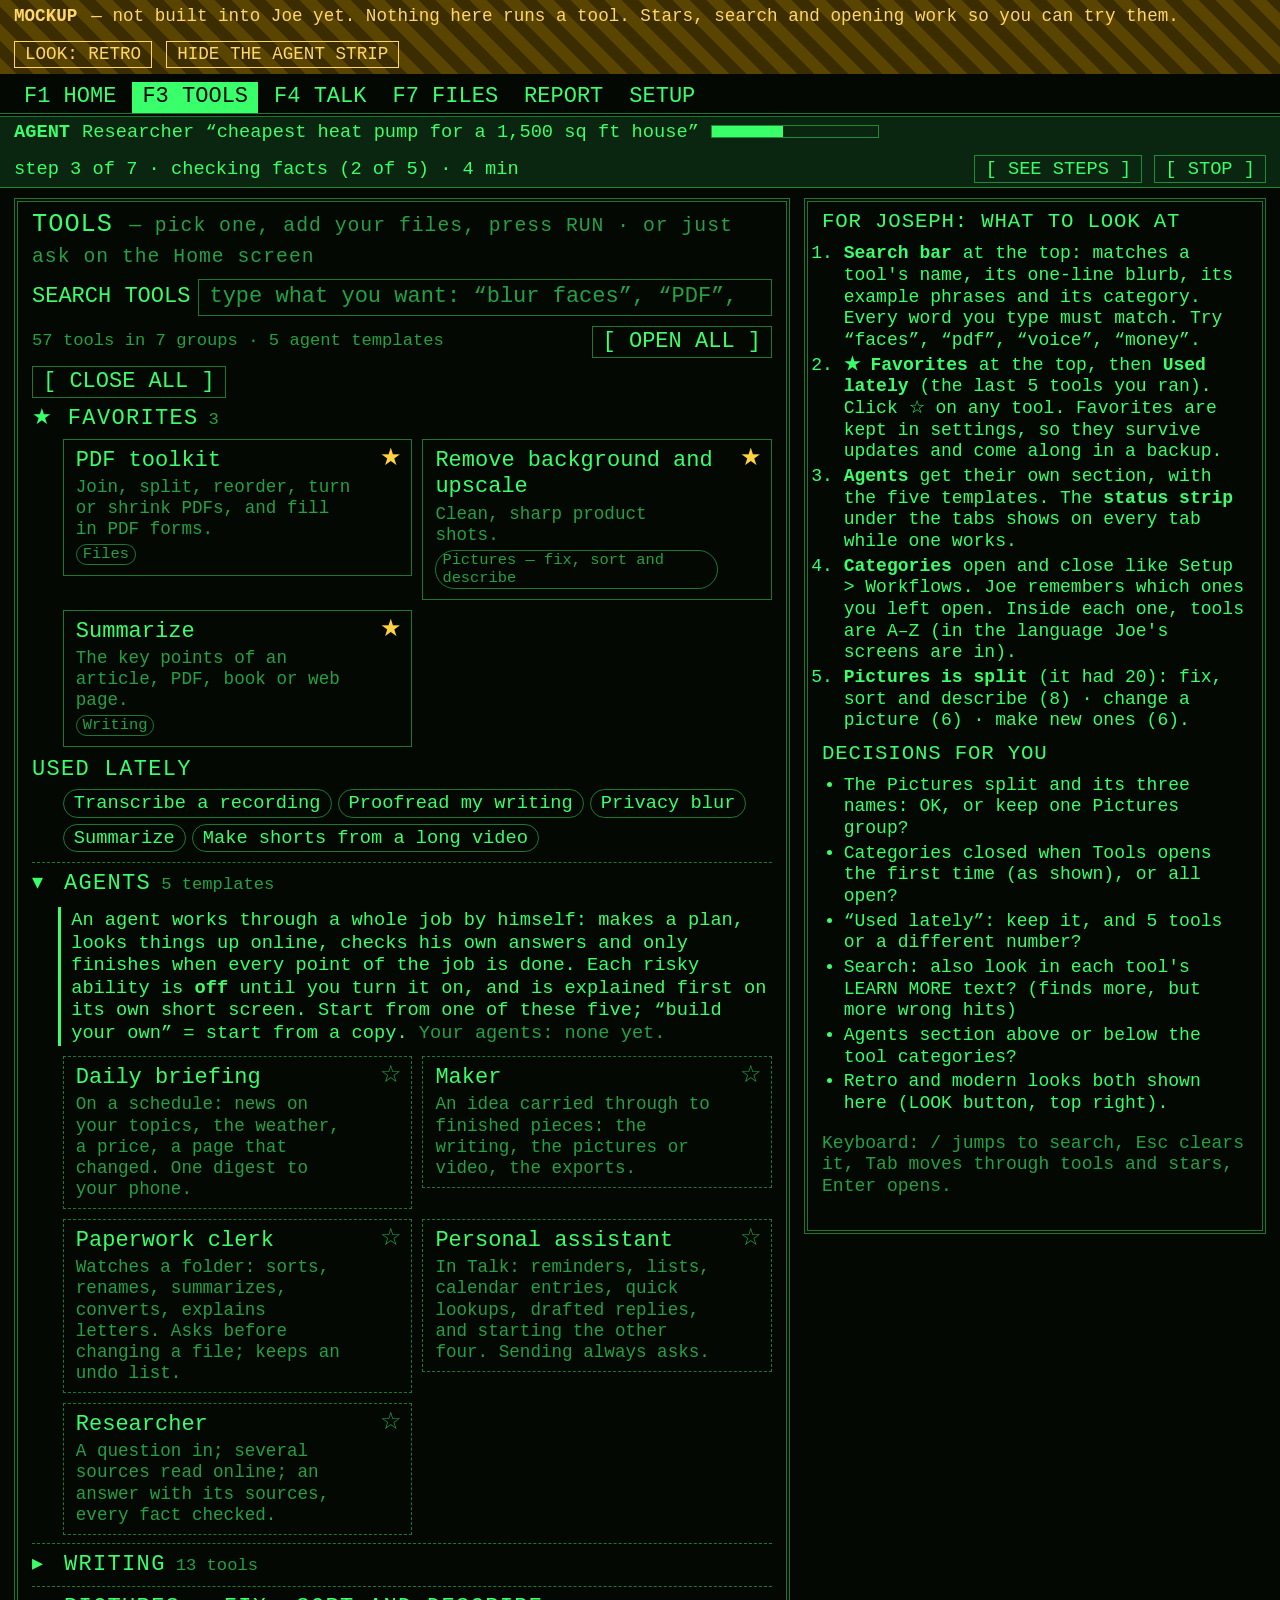
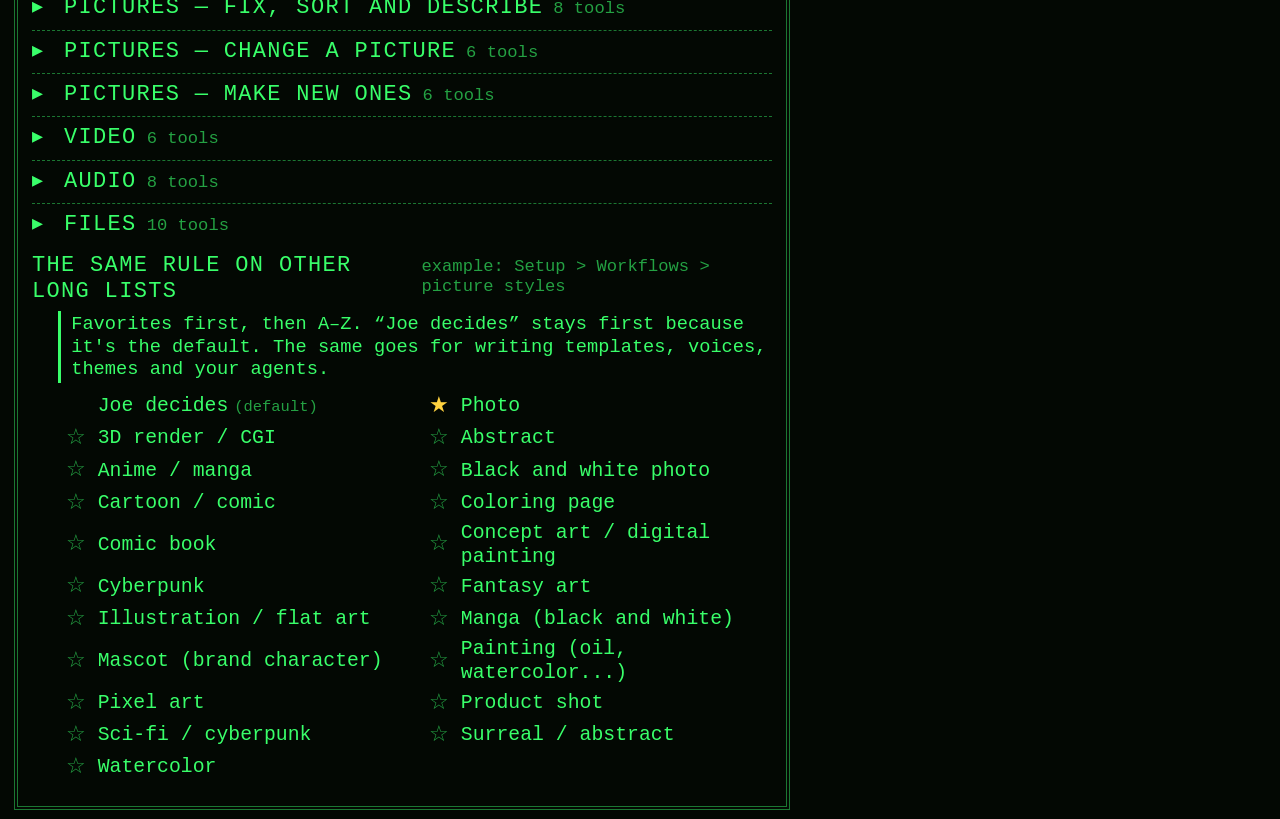
==== docs/mockups/tools-redesign.html @ e19e0eca "2.3.0.dev11: Tools page redesign MOCKUP (docs/mockups/tools-redesign.html), not built into Joe A sta" ====
<!DOCTYPE html>
<html lang="en">
<head>
<meta charset="utf-8">
<meta name="viewport" content="width=device-width, initial-scale=1">
<title>Joe 2.3 — Tools page redesign (MOCKUP)</title>
<style>
:root {
  --ph: #39ff6a; --ph-dim: rgba(57,255,106,.62); --ph-faint: rgba(57,255,106,.12);
  --bg: #030803; --line: rgba(57,255,106,.45); --accent: var(--ph); --on-accent: #030803; --btn: transparent;
  --font: "VT323", "Cascadia Mono", Consolas, "Lucida Console", monospace; --fs: 22px; --radius: 0px;
}
body.modern {
  --ph: #e7eaf0; --ph-dim: #a3adbd; --ph-faint: rgba(255,255,255,.07); --bg: #0f1218; --line: #2a303c;
  --accent: #4f9cff; --on-accent: #fff; --btn: #222836; --font: "Segoe UI", system-ui, -apple-system, Arial, sans-serif;
  --fs: 16px; --radius: 10px;
}
body.modern.day {
  --ph: #1c2230; --ph-dim: #4f5a6b; --ph-faint: rgba(0,0,0,.06); --bg: #eef0f4; --line: #d0d5de;
  --accent: #2563eb; --btn: #ffffff;
}
* { box-sizing: border-box; }
body { margin: 0; background: var(--bg); color: var(--ph); font-family: var(--font); font-size: var(--fs); line-height: 1.2; }
button { font: inherit; color: inherit; background: var(--btn); border: 1px solid var(--line); border-radius: var(--radius); padding: 2px 10px; cursor: pointer; }
button:hover { background: var(--accent); color: var(--on-accent); }
:focus-visible { outline: 3px solid var(--accent); outline-offset: 2px; }
.dim { color: var(--ph-dim); } .small { font-size: .78em; }
.mockbar { background: repeating-linear-gradient(45deg, #5a4500 0 12px, #3b2d00 12px 24px); color: #ffd66b; padding: 6px 14px; font-size: .8em; display: flex; gap: 14px; align-items: center; flex-wrap: wrap; }
.mockbar button { border-color: #ffd66b; color: #ffd66b; }
.mockbar button:hover { background: #ffd66b; color: #2a2000; }
.wrap { display: grid; grid-template-columns: minmax(0, 1fr) 21em; gap: 14px; padding: 10px 14px; }
@media (max-width: 1100px) { .wrap { grid-template-columns: 1fr; } }
.tabs { display: flex; gap: 6px; padding: 8px 14px 0; border-bottom: 4px double var(--line); flex-wrap: wrap; }
.tabs span { padding: 2px 10px; } .tabs .on { background: var(--accent); color: var(--on-accent); border-radius: var(--radius) var(--radius) 0 0; }
/* the agent status strip: shows on every tab while an agent works */
.strip { display: flex; gap: 12px; align-items: center; padding: 4px 14px; border-bottom: 1px solid var(--line); background: var(--ph-faint); font-size: .85em; flex-wrap: wrap; }
.strip[hidden] { display: none; }
.strip .bar { flex: 0 0 9em; height: .7em; border: 1px solid var(--line); position: relative; }
.strip .bar i { position: absolute; inset: 0 auto 0 0; width: 43%; background: var(--accent); }
.panel { border: 4px double var(--line); border-radius: var(--radius); padding: 8px 14px 14px; }
body.modern .panel { border: 1px solid var(--line); background: color-mix(in srgb, var(--btn) 40%, transparent); }
h2 { margin: 0 0 8px; font-size: 1.15em; letter-spacing: .04em; font-weight: normal; }
h3 { margin: 0; font-size: 1em; font-weight: normal; letter-spacing: .06em; }
body.modern h2, body.modern h3 { font-weight: 600; letter-spacing: 0; }
.search { display: flex; gap: 8px; align-items: center; margin: 4px 0 10px; }
.search input { flex: 1; font: inherit; color: var(--ph); background: transparent; border: 1px solid var(--line); border-radius: var(--radius); padding: 4px 10px; }
.search input::placeholder { color: var(--ph-dim); }
.controls { display: flex; gap: 8px; margin-bottom: 8px; flex-wrap: wrap; align-items: center; }
section.sec { margin: 0 0 10px; }
.sechead { display: flex; gap: 10px; align-items: baseline; margin: 6px 0; }
details.cat { border-top: 1px dashed var(--line); padding: 4px 0; }
details.cat > summary { cursor: pointer; list-style: none; padding: 4px 0; display: flex; gap: 10px; align-items: baseline; }
details.cat > summary::-webkit-details-marker { display: none; }
details.cat > summary::before { content: "▸"; width: 1em; }
details.cat[open] > summary::before { content: "▾"; }
details.cat > summary:hover h3 { text-decoration: underline; }
.cards { display: grid; grid-template-columns: repeat(auto-fill, minmax(15em, 1fr)); gap: 10px; margin: 6px 0 4px 1.4em; }
.card { position: relative; border: 1px solid var(--line); border-radius: var(--radius); padding: 8px 2.4em 8px 12px; min-height: 4.6em; background: var(--btn); text-align: left; display: block; width: 100%; }
.card .n { display: block; } .card .b { display: block; font-size: .8em; color: var(--ph-dim); margin-top: 3px; }
.card:hover .b { color: inherit; }
.card .cat-tag { display: inline-block; font-size: .7em; color: var(--ph-dim); border: 1px solid var(--line); border-radius: 999px; padding: 0 6px; margin-top: 4px; }
.cardwrap { position: relative; }
.star { position: absolute; top: 4px; right: 4px; border: none; background: transparent; font-size: 1.1em; padding: 0 6px; line-height: 1.3; color: var(--ph-dim); }
.star[aria-pressed="true"] { color: #ffd23f; }
.star:hover { background: transparent; color: #ffd23f; }
.chips { display: flex; gap: 6px; flex-wrap: wrap; margin-left: 1.4em; }
.chips button { font-size: .85em; border-radius: 999px; }
mark { background: var(--accent); color: var(--on-accent); }
.agentcard { border-style: dashed; }
.note { border-left: 3px solid var(--accent); padding: 2px 0 2px 10px; margin: 6px 0 10px 1.4em; font-size: .85em; }
aside .panel { position: sticky; top: 10px; font-size: .82em; }
aside ol, aside ul { padding-left: 1.2em; margin: 4px 0 10px; } aside li { margin: 3px 0; }
.toast { position: fixed; bottom: 14px; left: 50%; transform: translateX(-50%); background: var(--accent); color: var(--on-accent); padding: 6px 14px; border-radius: var(--radius); font-size: .85em; }
.toast[hidden] { display: none; }
.empty { margin-left: 1.4em; }
.sr { position: absolute; width: 1px; height: 1px; overflow: hidden; clip: rect(0 0 0 0); }
.listdemo { margin: 6px 0 0 1.4em; display: grid; grid-template-columns: repeat(auto-fill, minmax(13em, 1fr)); gap: 4px 14px; font-size: .9em; }
.listdemo div { display: flex; gap: 6px; align-items: center; }
.listdemo .star { position: static; }
</style>
</head>
<body>
<div class="mockbar" role="note"><b>MOCKUP</b> — not built into Joe yet. Nothing here runs a tool. Stars, search and opening work so you can try them.
  <span style="flex:1"></span>
  <button type="button" id="look">LOOK: RETRO</button>
  <button type="button" id="striptoggle">HIDE THE AGENT STRIP</button>
</div>
<nav class="tabs" aria-label="Joe's tabs (picture only)"><span>F1 HOME</span><span class="on">F3 TOOLS</span><span>F4 TALK</span><span>F7 FILES</span><span>REPORT</span><span>SETUP</span></nav>
<div class="strip" id="strip" role="status">
  <b>AGENT</b> <span>Researcher “cheapest heat pump for a 1,500 sq ft house”</span>
  <span class="bar" aria-hidden="true"><i></i></span><span>step 3 of 7 · checking facts (2 of 5) · 4 min</span>
  <span style="flex:1"></span>
  <button type="button" data-say="Opens the live step list: the plan with ticks, each step, what it looked up and the plain log.">[ SEE STEPS ]</button>
  <button type="button" data-say="Asks “Stop the Researcher? What's done so far is kept.” and stops at once on YES.">[ STOP ]</button>
</div>

<div class="wrap">
<main class="panel" aria-labelledby="ttl">
  <h2 id="ttl">TOOLS <span class="dim small">— pick one, add your files, press RUN · or just ask on the Home screen</span></h2>
  <div class="search" role="search">
    <label for="q">SEARCH TOOLS</label>
    <input id="q" type="search" autocomplete="off" placeholder="type what you want: “blur faces”, “PDF”, “subtitles”, “budget”…  (press / to jump here)">
    <button type="button" id="clear" hidden>[ CLEAR ]</button>
  </div>
  <div id="live" class="sr" aria-live="polite"></div>
  <div class="controls"><span id="count" class="dim small"></span><span style="flex:1"></span>
    <button type="button" id="openall">[ OPEN ALL ]</button><button type="button" id="closeall">[ CLOSE ALL ]</button></div>
  <div id="top"></div>
  <div id="cats"></div>
  <section class="sec" aria-labelledby="otherlists">
    <div class="sechead"><h3 id="otherlists">THE SAME RULE ON OTHER LONG LISTS</h3><span class="dim small">example: Setup &gt; Workflows &gt; picture styles</span></div>
    <div class="note">Favorites first, then A–Z. “Joe decides” stays first because it's the default. The same goes for writing templates, voices, themes and your agents.</div>
    <div class="listdemo" id="styles"></div>
  </section>
</main>
<aside>
  <div class="panel">
    <h2>FOR JOSEPH: WHAT TO LOOK AT</h2>
    <ol>
      <li><b>Search bar</b> at the top: matches a tool's name, its one-line blurb, its example phrases and its category. Every word you type must match. Try “faces”, “pdf”, “voice”, “money”.</li>
      <li><b>★ Favorites</b> at the top, then <b>Used lately</b> (the last 5 tools you ran). Click ☆ on any tool. Favorites are kept in settings, so they survive updates and come along in a backup.</li>
      <li><b>Agents</b> get their own section, with the five templates. The <b>status strip</b> under the tabs shows on every tab while one works.</li>
      <li><b>Categories</b> open and close like Setup &gt; Workflows. Joe remembers which ones you left open. Inside each one, tools are A–Z (in the language Joe's screens are in).</li>
      <li><b>Pictures is split</b> (it had 20): fix, sort and describe (8) · change a picture (6) · make new ones (6).</li>
    </ol>
    <h2>DECISIONS FOR YOU</h2>
    <ul>
      <li>The Pictures split and its three names: OK, or keep one Pictures group?</li>
      <li>Categories closed when Tools opens the first time (as shown), or all open?</li>
      <li>“Used lately”: keep it, and 5 tools or a different number?</li>
      <li>Search: also look in each tool's LEARN MORE text? (finds more, but more wrong hits)</li>
      <li>Agents section above or below the tool categories?</li>
      <li>Retro and modern looks both shown here (LOOK button, top right).</li>
    </ul>
    <p class="dim">Keyboard: / jumps to search, Esc clears it, Tab moves through tools and stars, Enter opens.</p>
  </div>
</aside>
</div>
<div class="toast" id="toast" role="status" hidden></div>

<script>
const TOOLS = [{"id": "transcribe", "name": "Transcribe a recording", "group": "Audio", "blurb": "Turn audio or video into text, subtitles and short notes.", "ex": ["Turn my meeting recording into notes", "Make subtitles for this video"], "ready": true}, {"id": "read-aloud", "name": "Read a document aloud", "group": "Audio", "blurb": "Turn writing into an MP3 you can listen to.", "ex": ["Read my short story aloud as an MP3", "Turn this guide into an audiobook"], "ready": true}, {"id": "find-book", "name": "Find a book to read aloud", "group": "Audio", "blurb": "By ISBN, title or a photo of the cover: free public-domain books downloaded and read aloud.", "ex": ["Read me Pride and Prejudice", "Find the book with ISBN 978-0-14-143951-8"], "ready": true}, {"id": "memory-voice", "name": "Hear it in a loved one's voice", "group": "Audio", "blurb": "A letter, story or note read in the voice of someone you miss, made from family recordings.", "ex": ["Read my letter in Grandpa's voice"], "ready": true}, {"id": "proofread", "name": "Proofread my writing", "group": "Writing", "blurb": "Fix spelling and grammar, with a list of every change.", "ex": ["Proofread my cover letter", "Check the grammar in my newsletter"], "ready": true}, {"id": "translate", "name": "Translate", "group": "Writing", "blurb": "Make a copy of finished text in another language.", "ex": ["Translate my menu into Spanish", "Make French and German copies of this flyer"], "ready": true}, {"id": "ask-files", "name": "Ask my files", "group": "Writing", "blurb": "Answers and summaries from a folder of your documents.", "ex": ["What do my contracts say about cancelling?", "Summarize every document in this folder"], "ready": true}, {"id": "summarize", "name": "Summarize", "group": "Writing", "blurb": "The key points of an article, PDF, book or web page.", "ex": ["Summarize this article", "Give me the key points of my lease", "Summarize this book chapter by chapter"], "ready": true}, {"id": "rewrite", "name": "Rewrite or change the tone", "group": "Writing", "blurb": "Friendlier, more formal, shorter, simpler, an email, or a resume for a job.", "ex": ["Make my email sound friendlier", "Turn my notes into an email", "Tailor my resume to this job post"], "ready": true}, {"id": "brainstorm", "name": "Brainstorm", "group": "Writing", "blurb": "Ideas, names, gift ideas, marketing angles, outlines or ways to solve a problem.", "ex": ["Give me 25 names for my bakery", "Gift ideas for my dad who loves fishing", "Outline a blog post about raised garden beds"], "ready": true}, {"id": "study", "name": "Study helper", "group": "Writing", "blurb": "Explains your material at your level, with flashcards and a practice quiz.", "ex": ["Make flashcards from my biology notes", "Explain this chapter like I'm 10", "Quiz me on this manual"], "ready": true}, {"id": "code-review", "name": "Explain or review my code", "group": "Writing", "blurb": "What your code does, likely bugs with fixes, and tests to add. Joe never runs it.", "ex": ["Explain what this script does", "Find bugs in my Python file"], "ready": true}, {"id": "ai-search", "name": "Get found by AI search", "group": "Writing", "blurb": "FAQ, website code and llms.txt so AI assistants can describe your business correctly.", "ex": ["Help my pottery studio show up in ChatGPT answers", "Make an FAQ and schema for my shop"], "ready": true}, {"id": "meal-plan", "name": "Budget meal planner", "group": "Writing", "blurb": "A week of meals and a shopping list that fits your budget, with the total added up.", "ex": ["I have $80 this week to feed a family of 8", "Cheap dinners for 2 for 5 days, no pork"], "ready": true}, {"id": "clean-audio", "name": "Clean up a recording", "group": "Audio", "blurb": "Less background noise and hum, and an even volume, for a recording or a video's sound.", "ex": ["Clean up the background noise in my podcast", "Fix the hum in this video"], "ready": true}, {"id": "tidy-speech", "name": "Cut out ums and long pauses", "group": "Audio", "blurb": "A recording or talking video without the 'um', 'uh' and long silences.", "ex": ["Cut the ums out of my podcast", "Remove the long pauses from this video"], "ready": true}, {"id": "joe-language", "name": "Joe's screens in another language", "group": "Writing", "blurb": "Joe translates his own window into another language with the writing model.", "ex": ["Translate Joe's screens into Spanish"], "ready": true}, {"id": "edit-words", "name": "Edit a video by its words", "group": "Video", "blurb": "Delete words from what was said and Joe cuts them out of the video or recording (like Descript).", "ex": ["Let me edit my video by deleting words", "Cut the sentences I deleted out of my video"], "ready": true}, {"id": "dub-video", "name": "Dub or voice-over a video", "group": "Video", "blurb": "Your video in another language: translated subtitles, and a voice-over for many languages.", "ex": ["Dub my video into Spanish", "Spanish subtitles for this video"], "ready": true}, {"id": "b-roll", "name": "Add B-roll to a talking video", "group": "Video", "blurb": "Cut to your own clips and photos where they match what's being said.", "ex": ["Add my B-roll clips to this video", "Cut to my product photos when I talk about them"], "ready": true}, {"id": "privacy-blur", "name": "Privacy blur", "group": "Pictures", "blurb": "Blur faces, license plates, house numbers and screens before you post a photo.", "ex": ["Blur the faces in these party photos", "Hide the license plate in my car photo"], "ready": true}, {"id": "social-graphic", "name": "Social graphics and flyers", "group": "Pictures", "blurb": "Your exact words on a photo or a plain color, at each social site's size.", "ex": ["Make an Instagram post that says Grand Opening Saturday", "A flyer for our yard sale"], "ready": true}, {"id": "ask-sheet", "name": "Ask my spreadsheet", "group": "Files", "blurb": "Totals, averages, counts and charts from a spreadsheet, worked out by Joe's own math.", "ex": ["Which product sold the most?", "Total spent per month in my expenses sheet"], "ready": true}, {"id": "sort-files", "name": "Sort and rename my files", "group": "Files", "blurb": "Documents sorted into folders with clear names like '2026-03-02 Electric bill.pdf'.", "ex": ["Sort my scanned bills into folders", "Give my downloads clear names"], "ready": true}, {"id": "calendar-file", "name": "Dates and to-dos to my calendar", "group": "Files", "blurb": "A calendar file (.ics) with the dates and to-dos from notes, emails or a transcript.", "ex": ["Put the dates from my meeting notes in my calendar", "Make a calendar file from this school letter"], "ready": true}, {"id": "tidy-sheet", "name": "Tidy a spreadsheet", "group": "Files", "blurb": "Fix duplicates, spelling and categories in a CSV.", "ex": ["Remove the duplicates from my customer list", "Sort my product sheet into categories"], "ready": true}, {"id": "photo-batch", "name": "Resize and convert photos", "group": "Files", "blurb": "Shrink, convert, rename or watermark a folder of photos.", "ex": ["Shrink my product photos for the website", "Convert these photos to JPG"], "ready": true}, {"id": "read-scans", "name": "Read scans and receipts", "group": "Files", "blurb": "Pull the text out of scans, receipts and forms.", "ex": ["Type up the text from these scanned pages", "Put my receipts in a spreadsheet"], "ready": true}, {"id": "photo-listing", "name": "Listings from photos", "group": "Pictures", "blurb": "Titles, descriptions, tags and alt text from product photos.", "ex": ["Write listings for my product photos", "Alt text for these pictures"], "ready": true}, {"id": "sort-photos", "name": "Sort my photos", "group": "Pictures", "blurb": "Tag and sort a folder of pictures by what's in them.", "ex": ["Sort my vacation photos", "Tag these pictures by what's in them"], "ready": true}, {"id": "remove-bg", "name": "Remove background and upscale", "group": "Pictures", "blurb": "Clean, sharp product shots.", "ex": ["Remove the background from my product photos", "White background for my shop pictures"], "ready": true}, {"id": "edit-picture", "name": "Edit a picture by asking", "group": "Pictures", "blurb": "\"Swap the background\", \"remove the cup\".", "ex": ["Swap the background of this photo for a beach", "Remove the cup from these pictures"], "ready": true}, {"id": "restore-photo", "name": "Restore old photos", "group": "Pictures", "blurb": "Undo fading and color casts, true to the photo.", "ex": ["Restore my grandparents' old photos", "Fix and colorize this old picture"], "ready": true}, {"id": "fix-spot", "name": "Fix one spot", "group": "Pictures", "blurb": "Mark a spot; only that spot changes.", "ex": ["Remove the date stamp from this photo", "Take the cup off the table in this picture"], "ready": true}, {"id": "merge-pictures", "name": "Put pictures together", "group": "Pictures", "blurb": "Two or three pictures into one.", "ex": ["Put my dog from this photo into the beach picture", "Place my mug on this kitchen counter"], "ready": true}, {"id": "relight", "name": "Change the lighting", "group": "Pictures", "blurb": "Golden hour, studio light, night...", "ex": ["Make this photo look like golden hour", "Give my product photo studio lighting"], "ready": true}, {"id": "restyle", "name": "Redraw in a new style", "group": "Pictures", "blurb": "Your picture as watercolor, anime, a sketch...", "ex": ["Turn this photo of my house into a watercolor", "Make my dog photo look like anime"], "ready": true}, {"id": "redraw", "name": "Change a picture a little or a lot", "group": "Pictures", "blurb": "Same picture, new take: you pick how much changes.", "ex": ["Make this sketch look finished", "Turn my rough drawing into a clean picture"], "ready": true}, {"id": "make-bigger", "name": "Make a picture wider or taller", "group": "Pictures", "blurb": "AI fills in more of the scene around it.", "ex": ["Make this photo wide enough for a banner", "Make my picture tall for a phone wallpaper"], "ready": true}, {"id": "character-scenes", "name": "Same character, new scenes", "group": "Pictures", "blurb": "One character, many pictures that match.", "ex": ["Put my mascot in 5 different scenes", "Show my dragon drawing at the beach and in space"], "ready": true}, {"id": "character-spin", "name": "Character turnaround", "group": "Pictures", "blurb": "Front, side and back views, plus a sheet.", "ex": ["Make a turnaround sheet of my mascot", "Show my character from every side"], "ready": true}, {"id": "sketch-to-picture", "name": "Sketch to picture", "group": "Pictures", "blurb": "Your drawing, finished by the AI.", "ex": ["Turn my sketch of a castle into a real painting", "Finish my kid's drawing as a cartoon"], "ready": true}, {"id": "illusion-art", "name": "Hidden-picture illusion", "group": "Pictures", "blurb": "A scene with a shape or word hidden in it.", "ex": ["Hide the word JOE in a forest picture", "Make a spiral illusion of a medieval village"], "ready": true}, {"id": "make-3d", "name": "Picture to 3D model", "group": "Pictures", "blurb": "One picture in, a 3D model (.glb) out.", "ex": ["Make a 3D model from my mascot drawing", "Turn this photo of my mug into a 3D model"], "ready": true}, {"id": "animate-photo", "name": "Animate a photo", "group": "Video", "blurb": "Turn one of your photos into a short clip.", "ex": ["Make this photo move", "Animate my product photo with a slow turn"], "ready": true}, {"id": "restyle-video", "name": "Restyle a video", "group": "Video", "blurb": "Same motion, new look: anime, watercolor...", "ex": ["Make my dance video look like anime", "Turn this clip into a watercolor painting"], "ready": true}, {"id": "make-shorts", "name": "Make shorts from a long video", "group": "Video", "blurb": "The best moments as vertical clips with big captions.", "ex": ["Cut my podcast into 5 shorts for TikTok", "Make YouTube Shorts from my class recording"], "ready": true}, {"id": "music", "name": "Music and sound effects", "group": "Audio", "blurb": "Background music and short jingles.", "ex": ["Make 3 calm background tracks for my videos", "A door creak and a doorbell sound effect"], "ready": true}, {"id": "pdf-tools", "name": "PDF toolkit", "group": "Files", "blurb": "Join, split, reorder, turn or shrink PDFs, and fill in PDF forms.", "ex": ["Join these three PDFs into one", "Take pages 2 and 5 out into their own PDF", "Make this PDF small enough to email"], "ready": true}, {"id": "explain-letter", "name": "Explain this letter", "group": "Writing", "blurb": "A bill, lease, insurance or benefits letter in plain words: what to do, by when, and a reply.", "ex": ["Explain this letter from my insurance", "What does this bill want me to do and by when?", "Help me understand my lease renewal and write a reply asking for more time"], "ready": true}, {"id": "hide-details", "name": "Hide personal details", "group": "Files", "blurb": "Names, addresses, phone numbers and account numbers hidden in a copy before you share it.", "ex": ["Black out the names and account numbers in this statement before I send it", "Remove personal details from my medical letter", "Hide everyone's phone numbers in this list"], "ready": true}, {"id": "meeting-minutes", "name": "Meeting minutes", "group": "Audio", "blurb": "A meeting recording (or its transcript) into minutes: decisions, to-dos, who and by when.", "ex": ["Make minutes from this meeting recording", "Who agreed to do what in yesterday's call?", "Turn this Zoom transcript into minutes with to-dos"], "ready": true}, {"id": "bank-budget", "name": "Bank statement to budget", "group": "Files", "blurb": "Your bank's CSV sorted into a budget: where the money went, subscriptions and price rises.", "ex": ["Turn my bank statement into a budget", "Which subscriptions am I paying for?", "Where did my money go last month?"], "ready": true}, {"id": "resume-tailor", "name": "Resume tailor", "group": "Writing", "blurb": "Your resume and a job posting in; a matched resume, cover letter and gap list out. Nothing invented.", "ex": ["Tailor my resume to this job posting", "Write a cover letter for this job from my CV"], "ready": true}, {"id": "mail-merge", "name": "Mail merge", "group": "Files", "blurb": "One letter and a spreadsheet of names in: a personal letter for every row out.", "ex": ["Make a letter for everyone on this list", "Merge my thank-you note with the customer spreadsheet"], "ready": true}, {"id": "alt-text", "name": "Picture descriptions (alt text)", "group": "Pictures", "blurb": "A short description of each picture, for screen readers, websites and shop listings.", "ex": ["Write alt text for my website photos", "Describe these pictures for a blind reader"], "ready": true}, {"id": "duplicate-photos", "name": "Duplicate photo finder", "group": "Pictures", "blurb": "Finds copies and near-copies of photos and suggests the best one to keep. Nothing is deleted.", "ex": ["Find the duplicate photos in my phone dump", "Which of these burst shots should I keep?"], "ready": true}];
const STYLES = [{"id": "general", "name": "Joe decides"}, {"id": "photo", "name": "Photo"}, {"id": "bw", "name": "Black and white photo"}, {"id": "anime", "name": "Anime / manga"}, {"id": "painting", "name": "Painting (oil, watercolor...)"}, {"id": "concept", "name": "Concept art / digital painting"}, {"id": "render3d", "name": "3D render / CGI"}, {"id": "scifi", "name": "Sci-fi / cyberpunk"}, {"id": "cartoon", "name": "Cartoon / comic"}, {"id": "pixel", "name": "Pixel art"}, {"id": "surreal", "name": "Surreal / abstract"}, {"id": "manga", "name": "Manga (black and white)"}, {"id": "watercolor", "name": "Watercolor"}, {"id": "fantasy", "name": "Fantasy art"}, {"id": "cyberpunk", "name": "Cyberpunk"}, {"id": "comic", "name": "Comic book"}, {"id": "abstract", "name": "Abstract"}, {"id": "illustration", "name": "Illustration / flat art"}, {"id": "character", "name": "Mascot (brand character)"}, {"id": "product", "name": "Product shot"}, {"id": "coloring", "name": "Coloring page"}];
// Pictures split in three (the proposal); every other tool keeps its group.
const PIC = {
  "Pictures — fix, sort and describe": ["restore-photo", "fix-spot", "remove-bg", "privacy-blur", "duplicate-photos", "sort-photos", "alt-text", "photo-listing"],
  "Pictures — change a picture": ["edit-picture", "relight", "restyle", "redraw", "make-bigger", "merge-pictures"],
  "Pictures — make new ones": ["character-scenes", "character-spin", "sketch-to-picture", "illusion-art", "make-3d", "social-graphic"],
};
const CATS = ["Writing", ...Object.keys(PIC), "Video", "Audio", "Files"];
const catOf = (t) => { if (t.group !== "Pictures") return t.group; for (const [k, ids] of Object.entries(PIC)) if (ids.includes(t.id)) return k; return "Pictures — make new ones"; };
TOOLS.forEach((t) => (t.cat = catOf(t)));
const AGENTS = [
  { id: "a-researcher", name: "Researcher", blurb: "A question in; several sources read online; an answer with its sources, every fact checked.", ex: ["compare heat pumps", "find out", "look up"] },
  { id: "a-clerk", name: "Paperwork clerk", blurb: "Watches a folder: sorts, renames, summarizes, converts, explains letters. Asks before changing a file; keeps an undo list.", ex: ["sort my scans", "watch a folder"] },
  { id: "a-briefing", name: "Daily briefing", blurb: "On a schedule: news on your topics, the weather, a price, a page that changed. One digest to your phone.", ex: ["every morning", "news", "weather", "price"] },
  { id: "a-maker", name: "Maker", blurb: "An idea carried through to finished pieces: the writing, the pictures or video, the exports.", ex: ["make a", "from idea to"] },
  { id: "a-assistant", name: "Personal assistant", blurb: "In Talk: reminders, lists, calendar entries, quick lookups, drafted replies, and starting the other four. Sending always asks.", ex: ["remind me", "calendar", "jarvis"] },
];
AGENTS.forEach((a) => (a.cat = "Agents"));
const ALL = [...TOOLS, ...AGENTS];
const byId = Object.fromEntries(ALL.map((t) => [t.id, t]));

let favs = new Set(["summarize", "remove-bg", "pdf-tools"]);
let lately = ["transcribe", "proofread", "privacy-blur", "summarize", "make-shorts"];
let openCats = new Set(["Agents"]);
const sfavs = new Set(["photo"]);

const $ = (s) => document.querySelector(s);
const esc = (s) => String(s).replace(/[&<>"']/g, (c) => ({ "&": "&amp;", "<": "&lt;", ">": "&gt;", '"': "&quot;", "'": "&#39;" }[c]));
const az = (a, b) => a.name.localeCompare(b.name, document.documentElement.lang || "en", { sensitivity: "base" });
const words = (q) => q.toLowerCase().split(/\s+/).filter((w) => w.length > 1 && !["a", "an", "the", "my", "to", "of", "and", "for", "in", "on", "me", "i"].includes(w));
const hay = (t) => [t.name, t.blurb, (t.ex || []).join(" "), t.cat].join(" ").toLowerCase();
const matches = (t, ws) => ws.every((w) => hay(t).includes(w));
function hl(text, ws) {
  let out = esc(text);
  for (const w of ws) out = out.replace(new RegExp("(" + w.replace(/[.*+?^${}()|[\]\\]/g, "\\$&") + ")", "ig"), "<mark>$1</mark>");
  return out;
}
function card(t, ws, tag) {
  const isAgent = t.cat === "Agents";
  const on = favs.has(t.id);
  return `<div class="cardwrap"><button type="button" class="card${isAgent ? " agentcard" : ""}" data-open="${t.id}">
    <span class="n">${hl(t.name, ws)}</span><span class="b">${hl(t.blurb, ws)}</span>${tag ? `<span class="cat-tag">${esc(t.cat)}</span>` : ""}</button>
    <button type="button" class="star" data-star="${t.id}" aria-pressed="${on}" title="${on ? "Remove from favorites" : "Add to favorites"}" aria-label="${on ? "Remove " : "Add "}${esc(t.name)} ${on ? "from" : "to"} favorites">${on ? "★" : "☆"}</button></div>`;
}
function catBlock(name, items, ws, extra) {
  const open = ws.length ? true : openCats.has(name);
  return `<details class="cat" data-cat="${esc(name)}"${open ? " open" : ""}><summary><h3>${esc(name.toUpperCase())}</h3><span class="dim small">${items.length} ${name === "Agents" ? "templates" : "tools"}</span></summary>
    ${extra || ""}<div class="cards">${items.sort(az).map((t) => card(t, ws)).join("")}</div></details>`;
}
function render() {
  const q = $("#q").value.trim(); const ws = words(q);
  $("#clear").hidden = !q;
  let top = "";
  if (!ws.length) {
    const f = ALL.filter((t) => favs.has(t.id)).sort(az);
    top += `<section class="sec" aria-labelledby="h-fav"><div class="sechead"><h3 id="h-fav">★ FAVORITES</h3><span class="dim small">${f.length}</span></div>
      ${f.length ? `<div class="cards">${f.map((t) => card(t, [], true)).join("")}</div>` : `<p class="dim small empty">Press ☆ on any tool to keep it up here.</p>`}</section>`;
    top += `<section class="sec" aria-labelledby="h-late"><div class="sechead"><h3 id="h-late">USED LATELY</h3></div>
      <div class="chips">${lately.map((id) => `<button type="button" data-open="${id}">${esc(byId[id].name)}</button>`).join("")}</div></section>`;
  }
  $("#top").innerHTML = top;
  const shown = ws.length ? ALL.filter((t) => matches(t, ws)) : ALL;
  const agentsNote = `<div class="note">An agent works through a whole job by himself: makes a plan, looks things up online, checks his own answers and only finishes when every point of the job is done. Each risky ability is <b>off</b> until you turn it on, and is explained first on its own short screen. Start from one of these five; “build your own” = start from a copy. <span class="dim">Your agents: none yet.</span></div>`;
  let h = "";
  const ag = shown.filter((t) => t.cat === "Agents");
  if (ag.length) h += catBlock("Agents", ag, ws, ws.length ? "" : agentsNote);
  for (const c of CATS) { const its = shown.filter((t) => t.cat === c); if (its.length) h += catBlock(c, its, ws); }
  if (ws.length && !shown.length) h = `<p class="empty">No tool matches “${esc(q)}”. <span class="dim">Try fewer words, or just ask on the Home screen: Joe works out which tools to use.</span></p>`;
  $("#cats").innerHTML = h;
  const n = shown.length;
  $("#count").textContent = ws.length ? `${n} match${n === 1 ? "" : "es"} for “${q}”` : `${TOOLS.length} tools in ${CATS.length} groups · 5 agent templates`;
  $("#live").textContent = ws.length ? $("#count").textContent : "";
  // styles demo
  const st = STYLES.slice(1).sort(az);
  const ordered = [STYLES[0], ...st.filter((s) => sfavs.has(s.id)), ...st.filter((s) => !sfavs.has(s.id))];
  $("#styles").innerHTML = ordered.map((s) => `<div><button type="button" class="star" data-sstar="${s.id}" aria-pressed="${sfavs.has(s.id)}" aria-label="${sfavs.has(s.id) ? "Remove " : "Add "}${esc(s.name)} ${sfavs.has(s.id) ? "from" : "to"} favorites" ${s.id === "general" ? "disabled style='visibility:hidden'" : ""}>${sfavs.has(s.id) ? "★" : "☆"}</button>${esc(s.name)}${s.id === "general" ? ' <span class="dim small">(default)</span>' : ""}</div>`).join("");
}
function toast(msg) { const t = $("#toast"); t.textContent = msg; t.hidden = false; clearTimeout(toast.t); toast.t = setTimeout(() => (t.hidden = true), 3200); }
document.addEventListener("click", (e) => {
  const s = e.target.closest("[data-star]");
  if (s) { const id = s.dataset.star; favs.has(id) ? favs.delete(id) : favs.add(id); render(); toast(favs.has(id) ? `★ ${byId[id].name} is a favorite` : `${byId[id].name} is no longer a favorite`); const again = document.querySelector(`[data-star="${id}"]`); if (again) again.focus(); return; }
  const ss = e.target.closest("[data-sstar]");
  if (ss) { const id = ss.dataset.sstar; sfavs.has(id) ? sfavs.delete(id) : sfavs.add(id); render(); document.querySelector(`[data-sstar="${id}"]`)?.focus(); return; }
  const o = e.target.closest("[data-open]");
  if (o) { const t = byId[o.dataset.open]; toast(t.cat === "Agents" ? `Here the ${t.name} setup opens: the job first, then one short screen per risky ability.` : `Here “${t.name}” opens, the same form as today.`); return; }
  const say = e.target.closest("[data-say]"); if (say) { toast(say.dataset.say); return; }
});
document.addEventListener("toggle", (e) => {
  const d = e.target; if (!d.matches || !d.matches("details.cat") || $("#q").value.trim()) return;
  d.open ? openCats.add(d.dataset.cat) : openCats.delete(d.dataset.cat);
}, true);
$("#q").addEventListener("input", render);
$("#q").addEventListener("keydown", (e) => { if (e.key === "Escape") { $("#q").value = ""; render(); } });
$("#clear").onclick = () => { $("#q").value = ""; render(); $("#q").focus(); };
document.addEventListener("keydown", (e) => { if (e.key === "/" && document.activeElement !== $("#q")) { e.preventDefault(); $("#q").focus(); } });
$("#openall").onclick = () => { ["Agents", ...CATS].forEach((c) => openCats.add(c)); render(); };
$("#closeall").onclick = () => { openCats.clear(); render(); };
$("#look").onclick = () => { const b = document.body; if (!b.classList.contains("modern")) { b.classList.add("modern"); $("#look").textContent = "LOOK: MODERN NIGHT"; } else if (!b.classList.contains("day")) { b.classList.add("day"); $("#look").textContent = "LOOK: MODERN DAY"; } else { b.classList.remove("modern", "day"); $("#look").textContent = "LOOK: RETRO"; } };
$("#striptoggle").onclick = () => { const s = $("#strip"); s.hidden = !s.hidden; $("#striptoggle").textContent = s.hidden ? "SHOW THE AGENT STRIP" : "HIDE THE AGENT STRIP"; };
render();
</script>
</body>
</html>
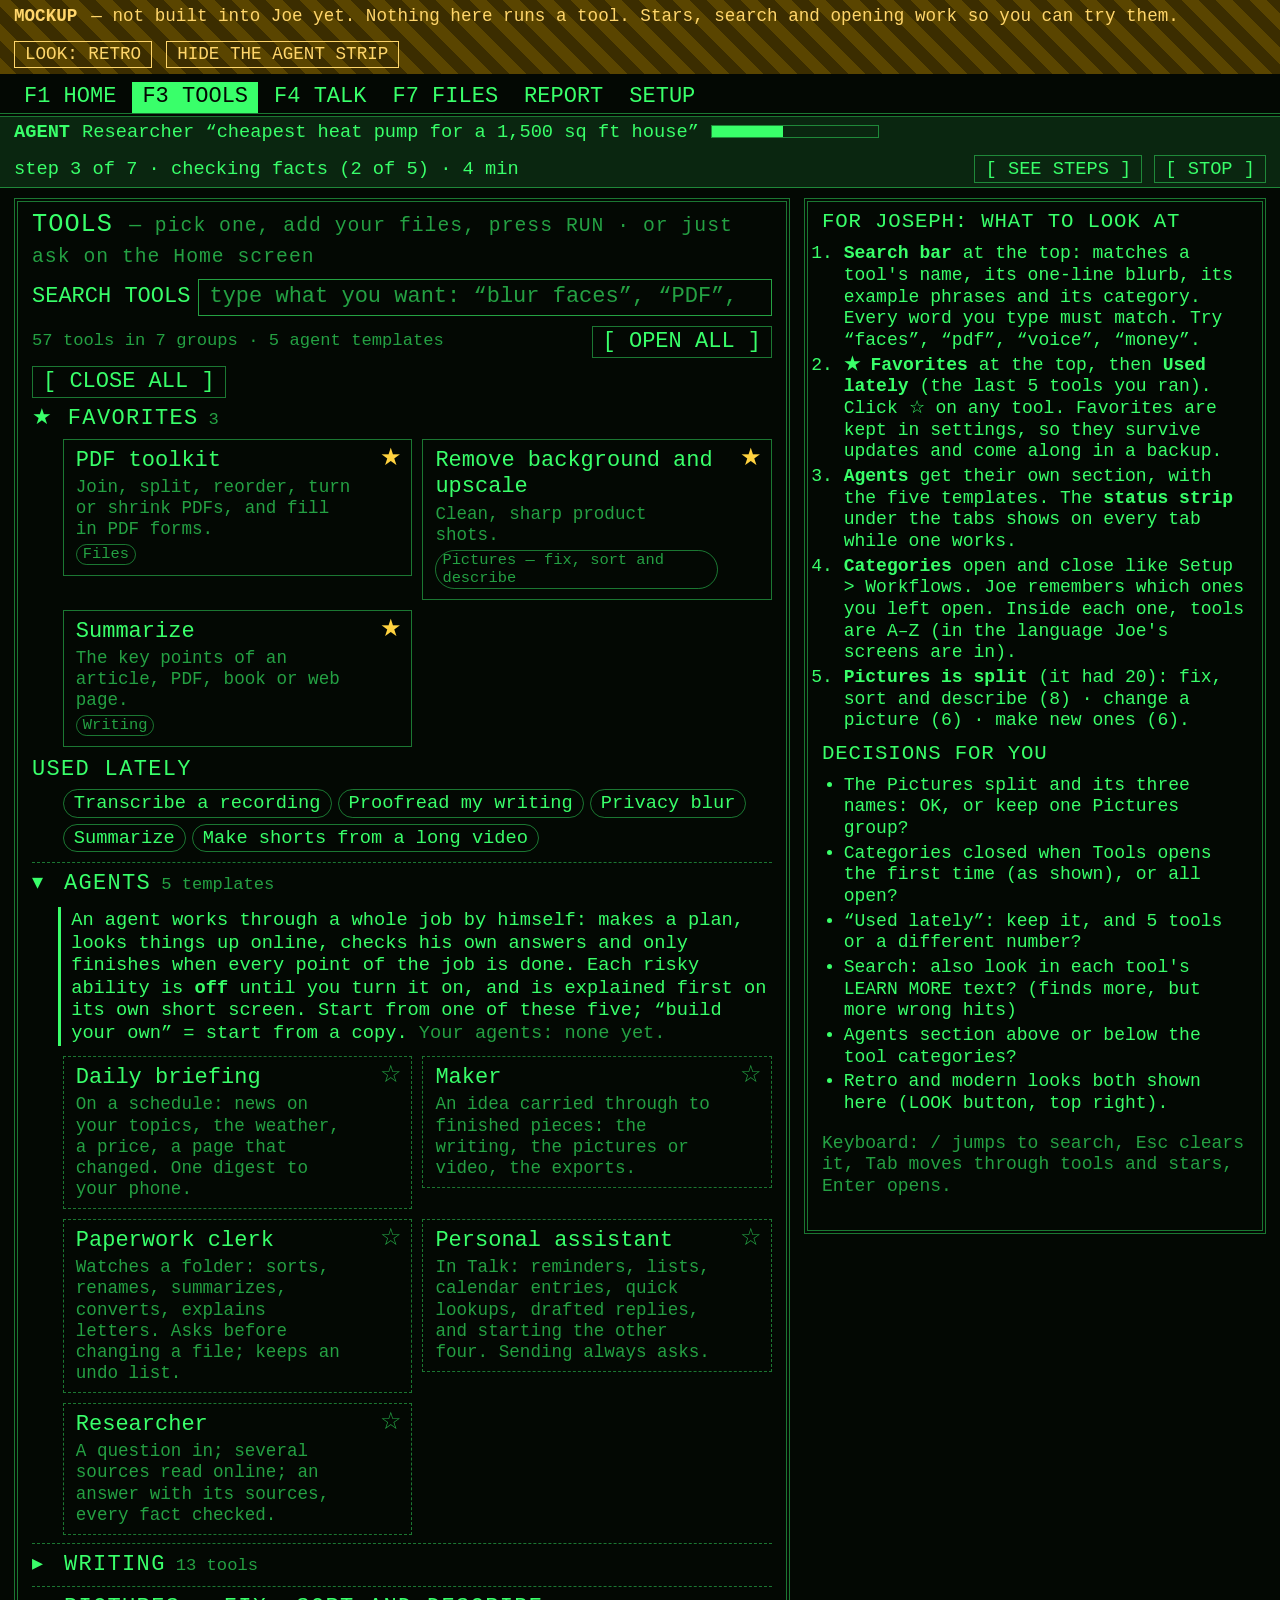
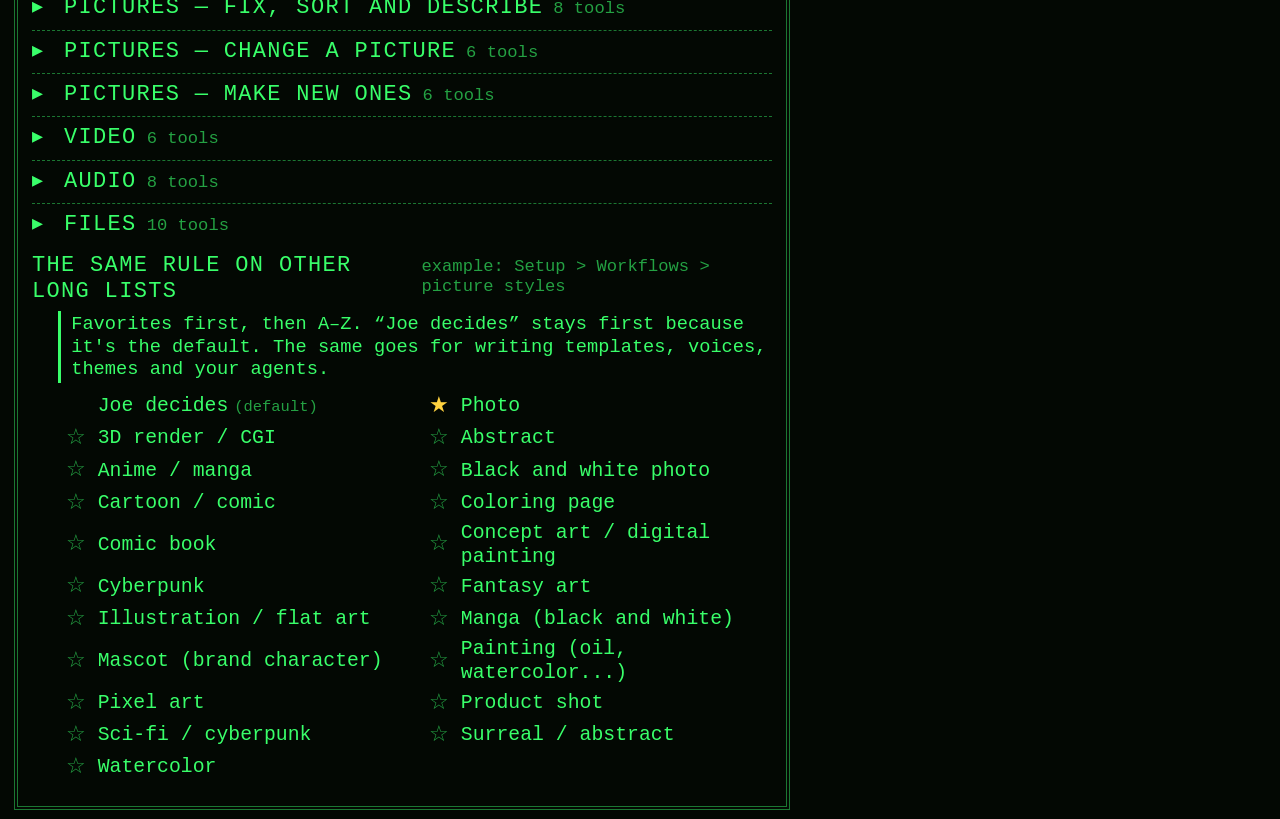
==== commit 16793e40: "2.3.0.dev15: review of the Agents build: fail-safes (failure limit, pause + phone ping), page addres" ====
--- a/docs/mockups/tools-redesign.html
+++ b/docs/mockups/tools-redesign.html
@@ -12,12 +12,12 @@
 }
 body.modern {
   --ph: #e7eaf0; --ph-dim: #a3adbd; --ph-faint: rgba(255,255,255,.07); --bg: #0f1218; --line: #2a303c;
-  --accent: #4f9cff; --on-accent: #fff; --btn: #222836; --font: "Segoe UI", system-ui, -apple-system, Arial, sans-serif;
+  --accent: #4f9cff; --on-accent: #06101f; --btn: #222836; --font: "Segoe UI", system-ui, -apple-system, Arial, sans-serif;
   --fs: 16px; --radius: 10px;
 }
 body.modern.day {
   --ph: #1c2230; --ph-dim: #4f5a6b; --ph-faint: rgba(0,0,0,.06); --bg: #eef0f4; --line: #d0d5de;
-  --accent: #2563eb; --btn: #ffffff;
+  --accent: #2563eb; --on-accent: #fff; --btn: #ffffff; --star: #8a6100;
 }
 * { box-sizing: border-box; }
 body { margin: 0; background: var(--bg); color: var(--ph); font-family: var(--font); font-size: var(--fs); line-height: 1.2; }
@@ -43,7 +43,7 @@
 h3 { margin: 0; font-size: 1em; font-weight: normal; letter-spacing: .06em; }
 body.modern h2, body.modern h3 { font-weight: 600; letter-spacing: 0; }
 .search { display: flex; gap: 8px; align-items: center; margin: 4px 0 10px; }
-.search input { flex: 1; font: inherit; color: var(--ph); background: transparent; border: 1px solid var(--line); border-radius: var(--radius); padding: 4px 10px; }
+.search input { flex: 1; font: inherit; color: var(--ph); background: transparent; border: 1px solid var(--ph-dim); border-radius: var(--radius); padding: 4px 10px; }
 .search input::placeholder { color: var(--ph-dim); }
 .controls { display: flex; gap: 8px; margin-bottom: 8px; flex-wrap: wrap; align-items: center; }
 section.sec { margin: 0 0 10px; }
@@ -61,8 +61,8 @@
 .card .cat-tag { display: inline-block; font-size: .7em; color: var(--ph-dim); border: 1px solid var(--line); border-radius: 999px; padding: 0 6px; margin-top: 4px; }
 .cardwrap { position: relative; }
 .star { position: absolute; top: 4px; right: 4px; border: none; background: transparent; font-size: 1.1em; padding: 0 6px; line-height: 1.3; color: var(--ph-dim); }
-.star[aria-pressed="true"] { color: #ffd23f; }
-.star:hover { background: transparent; color: #ffd23f; }
+.star[aria-pressed="true"] { color: var(--star, #ffd23f); }
+.star:hover { background: transparent; color: var(--star, #ffd23f); }
 .chips { display: flex; gap: 6px; flex-wrap: wrap; margin-left: 1.4em; }
 .chips button { font-size: .85em; border-radius: 999px; }
 mark { background: var(--accent); color: var(--on-accent); }
@@ -234,7 +234,7 @@
 $("#q").addEventListener("input", render);
 $("#q").addEventListener("keydown", (e) => { if (e.key === "Escape") { $("#q").value = ""; render(); } });
 $("#clear").onclick = () => { $("#q").value = ""; render(); $("#q").focus(); };
-document.addEventListener("keydown", (e) => { if (e.key === "/" && document.activeElement !== $("#q")) { e.preventDefault(); $("#q").focus(); } });
+document.addEventListener("keydown", (e) => { if (e.key === "/" && !e.ctrlKey && !e.altKey && !e.metaKey && !/^(INPUT|TEXTAREA|SELECT)$/.test(document.activeElement.tagName) && !document.activeElement.isContentEditable) { e.preventDefault(); $("#q").focus(); } });
 $("#openall").onclick = () => { ["Agents", ...CATS].forEach((c) => openCats.add(c)); render(); };
 $("#closeall").onclick = () => { openCats.clear(); render(); };
 $("#look").onclick = () => { const b = document.body; if (!b.classList.contains("modern")) { b.classList.add("modern"); $("#look").textContent = "LOOK: MODERN NIGHT"; } else if (!b.classList.contains("day")) { b.classList.add("day"); $("#look").textContent = "LOOK: MODERN DAY"; } else { b.classList.remove("modern", "day"); $("#look").textContent = "LOOK: RETRO"; } };
